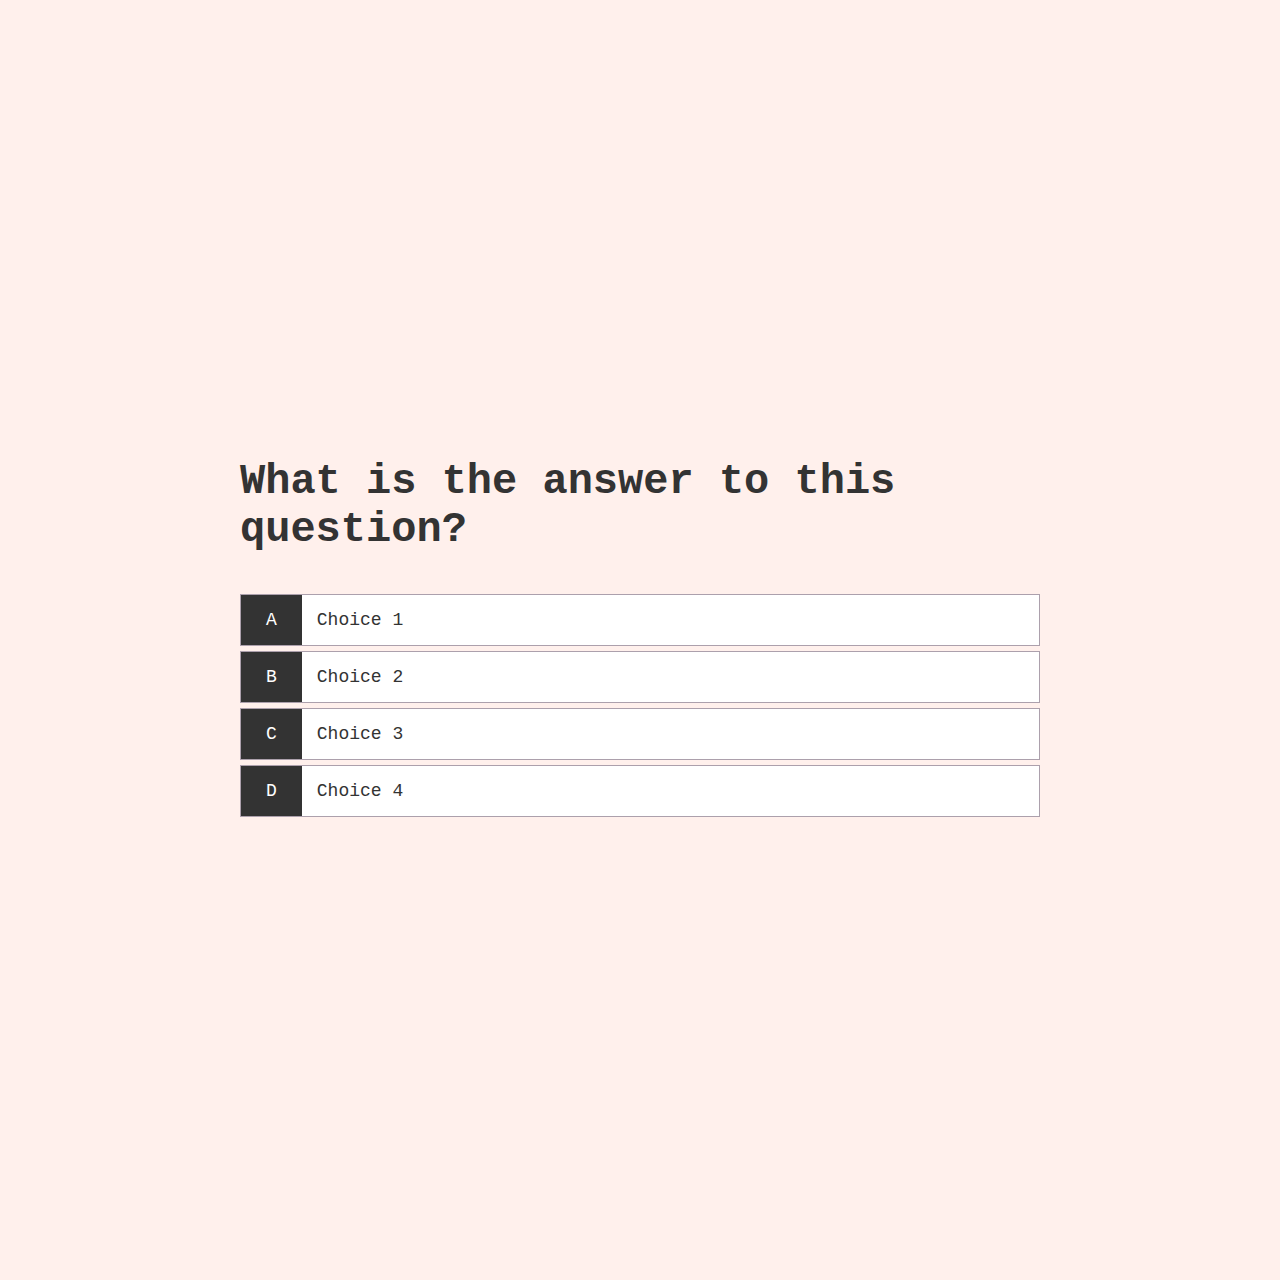
==== game.html @ 55e71c2f "Create and Style the Game Page" ====
<!DOCTYPE html>
<html lang="en">
<head>
    <meta charset="UTF-8">
    <meta http-equiv="X-UA-Compatible" content="IE=edge">
    <meta name="viewport" content="width=device-width, initial-scale=1.0">
    <title> Play Game</title>
    <link rel="stylesheet" href="app.css">
    <link rel="stylesheet" href="game.css">
</head>
<body>
    <div class="container">
        <div id="game" class="justify-center flex-column">
            <h2 id="question"> What is the answer to this question?</h2>
            <div class="choice-container">
                <p class="choice-prefix">A</p>
                <p class="choice-text">Choice 1</p>
            </div>
            <div class="choice-container">
                <p class="choice-prefix">B</p>
                <p class="choice-text">Choice 2</p>
            </div>
            <div class="choice-container">
                <p class="choice-prefix">C</p>
                <p class="choice-text">Choice 3</p>
            </div>
            <div class="choice-container">
                <p class="choice-prefix">D</p>
                <p class="choice-text">Choice 4</p>
            </div>
        </div>
    </div>
</body>
</html>
---- app.css ----
:root{
    background-color: #FFF0EC;
    font-size: 62.5%;
}

*{
    box-sizing: border-box;
    font-family: 'Courier New', Courier, monospace;
    margin: 0;
    padding: 0;
    color: #333;
}

h1,
h2,
h3,
h4{
   margin-bottom: 1rem; 
}

h1 {
    font-size: 5.4rem;
    margin-bottom: 5rem;
}

h1>span {
    font-size: 2.4rem;
    font-weight: 500;
}

h2 {
    font-size: 4.2rem;
    margin-bottom: 4rem;
    font-weight: 700;
}

h3 {
    font-size: 2.8rem;
    font-weight: 500;
}

/* Utilities */

.container{
   width: 100vw; 
   height: 100vw;
   display: flex;
   justify-content: center;
   align-items: center;
   max-width: 80rem;
   margin: 0 auto;
}

.container > * {
 
    width: 100%;
}

.flex-colum{
    display: flex;
    flex-direction: column;
}

.flex-center{
    justify-content: center;
    align-items: center;
}

.justify-center{
    justify-content: center;
}

.text-center{
    text-align: center;
}

.hidden{
    display: none;
}

/* Buttons */


.btn{
    font-size: 1.8rem;
    padding: 1rem 0;
    width: 20rem;
    text-align: center;
    border: 0.1rem solid #c3bfc3;
    margin-bottom: 1rem;
    text-decoration: none;
    color: #333;
    background-color: white;
}

.btn:hover{
    cursor:pointer;
    box-shadow: 0 0.4rem 1.4rem 0 rgba(167, 154, 167, 0.947);
    transform: translateY(-0.1rem);
    transition: 150ms;
}

.btn[disabled]:hover {
    cursor: not-allowed;
    box-shadow: none;
    transform: none;
}
---- game.css ----
.choice-container{
    display: flex;
    margin-bottom: 0.5rem;
    width: 100%;
    font-size: 1.8rem;
    border: 0.1rem solid rgba(167, 154, 167, 0.947);
    background-color: white;
}

.choice-container:hover{
    cursor:pointer;
    box-shadow: 0 0.4rem 1.4rem 0 rgba(167, 154, 167, 0.947);
    transform: translateY(-0.1rem);
    transition: 150ms;
}

.choice-prefix {
    padding: 1.5rem 2.5rem;
    background-color: #333;
    color: white;
}

.choice-text{
    padding: 1.5rem;
}
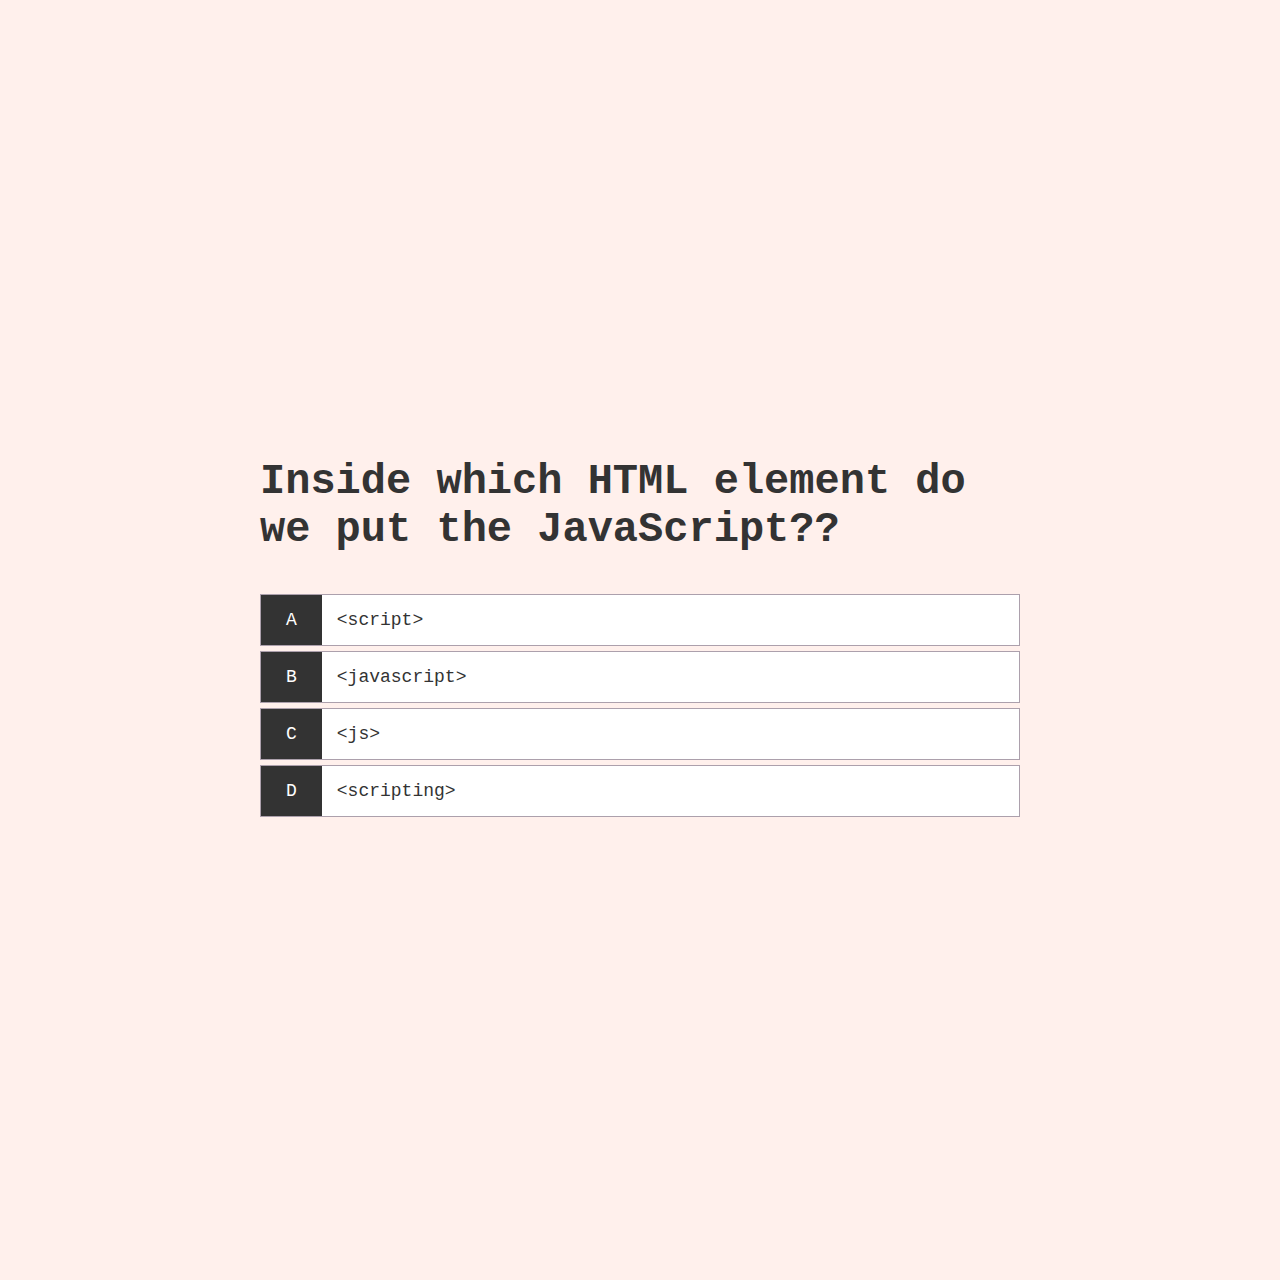
==== commit b27c5d49: "Display Hard Coded Questions and Answers" ====
--- a/game.html
+++ b/game.html
@@ -14,21 +14,22 @@
             <h2 id="question"> What is the answer to this question?</h2>
             <div class="choice-container">
                 <p class="choice-prefix">A</p>
-                <p class="choice-text">Choice 1</p>
+                <p class="choice-text" data-number="1">Choice 1</p>
             </div>
             <div class="choice-container">
                 <p class="choice-prefix">B</p>
-                <p class="choice-text">Choice 2</p>
+                <p class="choice-text" data-number="2">Choice 2</p>
             </div>
             <div class="choice-container">
                 <p class="choice-prefix">C</p>
-                <p class="choice-text">Choice 3</p>
+                <p class="choice-text" data-number="3">Choice 3</p>
             </div>
             <div class="choice-container">
                 <p class="choice-prefix">D</p>
-                <p class="choice-text">Choice 4</p>
+                <p class="choice-text" data-number="4">Choice 4</p>
             </div>
         </div>
     </div>
+    <script src="game.js"></script>
 </body>
 </html>--- a/app.css
+++ b/app.css
@@ -49,6 +49,7 @@
    align-items: center;
    max-width: 80rem;
    margin: 0 auto;
+   padding: 2rem;
 }
 
 .container > * {
--- a/game.css
+++ b/game.css
@@ -22,4 +22,5 @@
 
 .choice-text{
     padding: 1.5rem;
+    width: 100%;
 }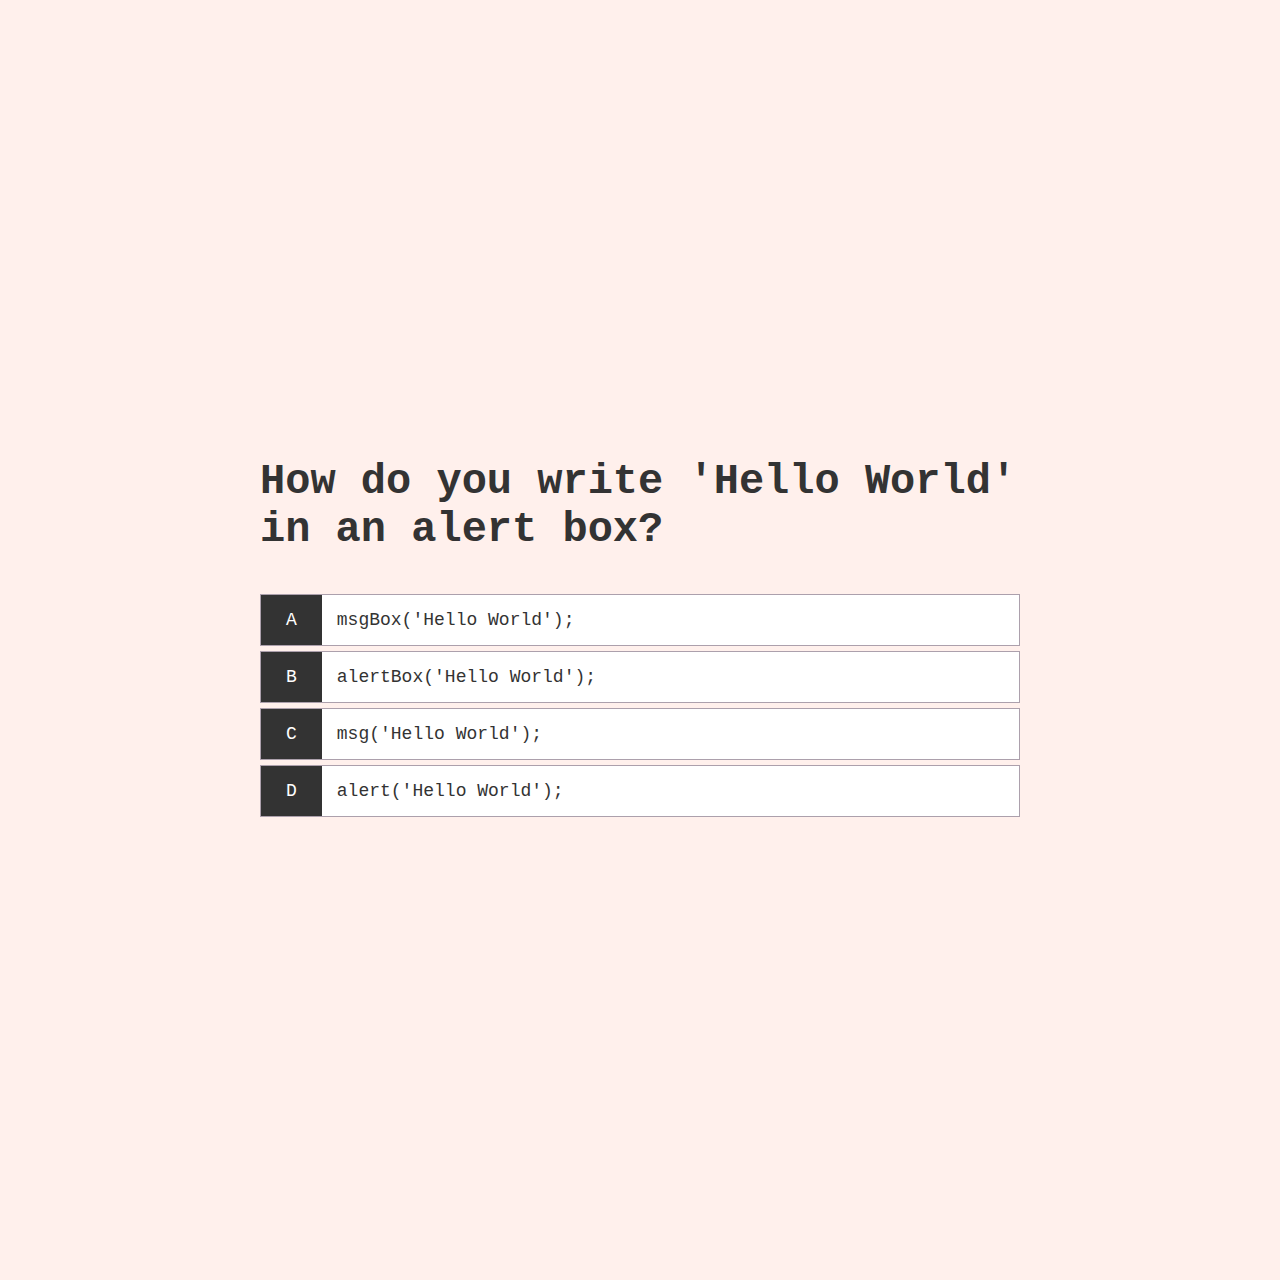
==== commit 6afe41eb: "Display Feedback for Correct/Incorrect Answers" ====
--- a/game.html
+++ b/game.html
@@ -7,6 +7,7 @@
     <title> Play Game</title>
     <link rel="stylesheet" href="app.css">
     <link rel="stylesheet" href="game.css">
+    <link rel="stylesheet" href="end.html">
 </head>
 <body>
     <div class="container">
--- a/game.css
+++ b/game.css
@@ -23,4 +23,12 @@
 .choice-text{
     padding: 1.5rem;
     width: 100%;
+}
+
+.correct {
+    background-color: #28a745;
+}
+
+.incorrect {
+    background-color: #dc3543;
 }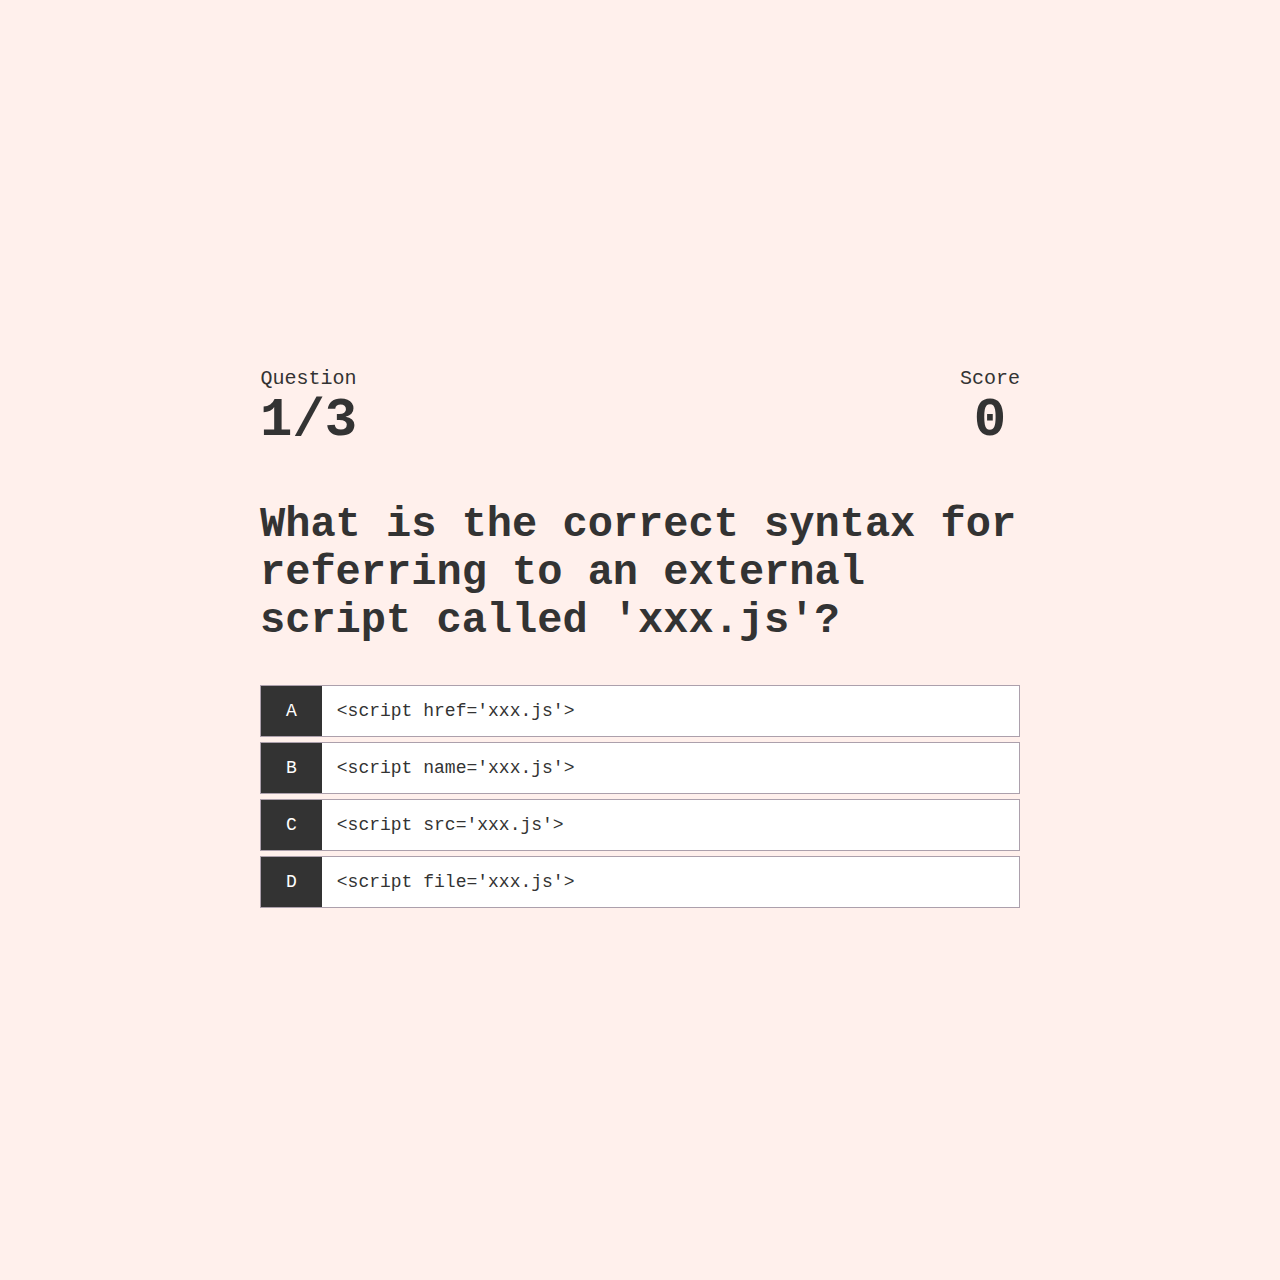
==== commit eae77ef6: "Created heads-up display" ====
--- a/game.html
+++ b/game.html
@@ -12,6 +12,24 @@
 <body>
     <div class="container">
         <div id="game" class="justify-center flex-column">
+            <div id="hub">
+                <div id="hub-item">
+                    <p class="hub-prefix">
+                        Question
+                    </p>
+                 <h1 class="hub-main-text" id="questionCounter">
+                  1/3
+                 </h1>
+                </div>
+                <div id="hub-item">
+                    <p class="hub-prefix">
+                        Score
+                    </p>
+                 <h1 class="hub-main-text" id="score">
+                    0
+                 </h1>
+                </div>
+            </div>
             <h2 id="question"> What is the answer to this question?</h2>
             <div class="choice-container">
                 <p class="choice-prefix">A</p>
--- a/game.css
+++ b/game.css
@@ -31,4 +31,20 @@
 
 .incorrect {
     background-color: #dc3543;
+}
+
+/* Head's Up Display (HUD) */
+
+#hub {
+    display: flex;
+    justify-content: space-between;
+}
+
+.hub-prefix{
+    text-align: center;
+    font-size: 2rem;
+}
+
+.hub-main-text{
+    text-align: center;
 }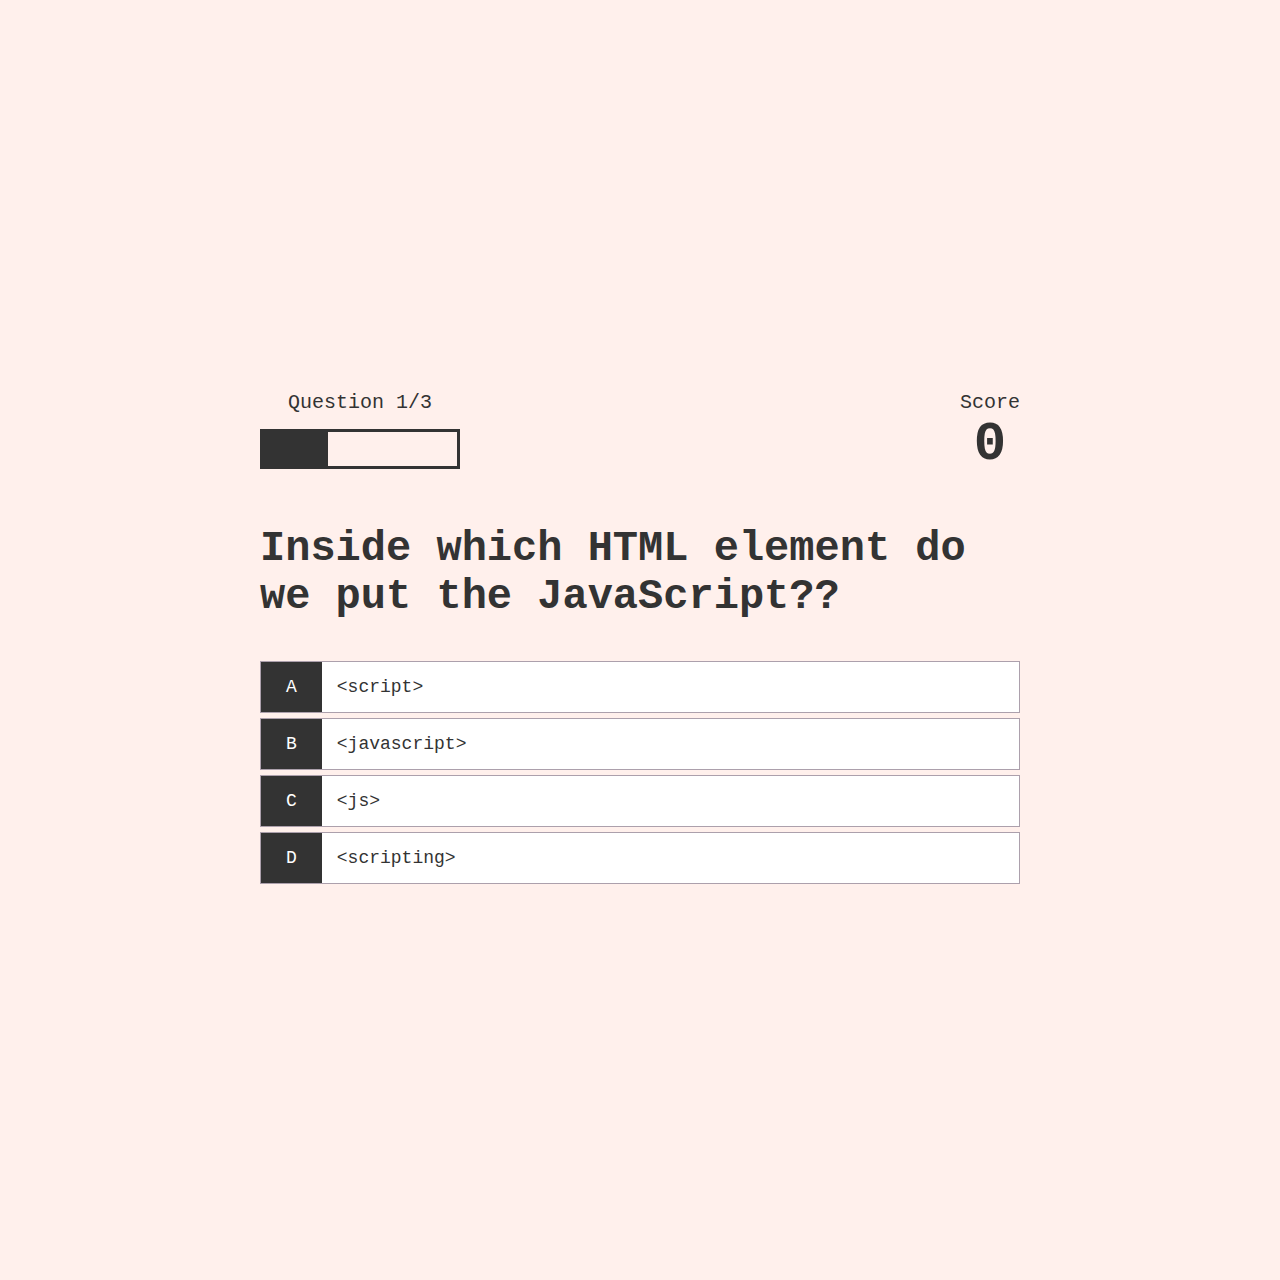
==== commit b835c46f: "Created progress bar" ====
--- a/game.html
+++ b/game.html
@@ -14,12 +14,14 @@
         <div id="game" class="justify-center flex-column">
             <div id="hub">
                 <div id="hub-item">
-                    <p class="hub-prefix">
+                    <p id="progressText" class="hub-prefix">
                         Question
                     </p>
-                 <h1 class="hub-main-text" id="questionCounter">
-                  1/3
-                 </h1>
+                    <div id="progressBar">
+                        <div id="progressBarFull">
+
+                        </div>
+                    </div>
                 </div>
                 <div id="hub-item">
                     <p class="hub-prefix">
--- a/game.css
+++ b/game.css
@@ -47,4 +47,18 @@
 
 .hub-main-text{
     text-align: center;
+}
+
+#progressBar{
+    width: 20rem;
+    height: 4rem;
+    border: 0.3rem solid #333;
+    margin-top: 1.5rem;
+}
+
+#progressBarFull{
+    height: 3.4rem;
+    background-color: #333;
+    width: 0%;
+
 }